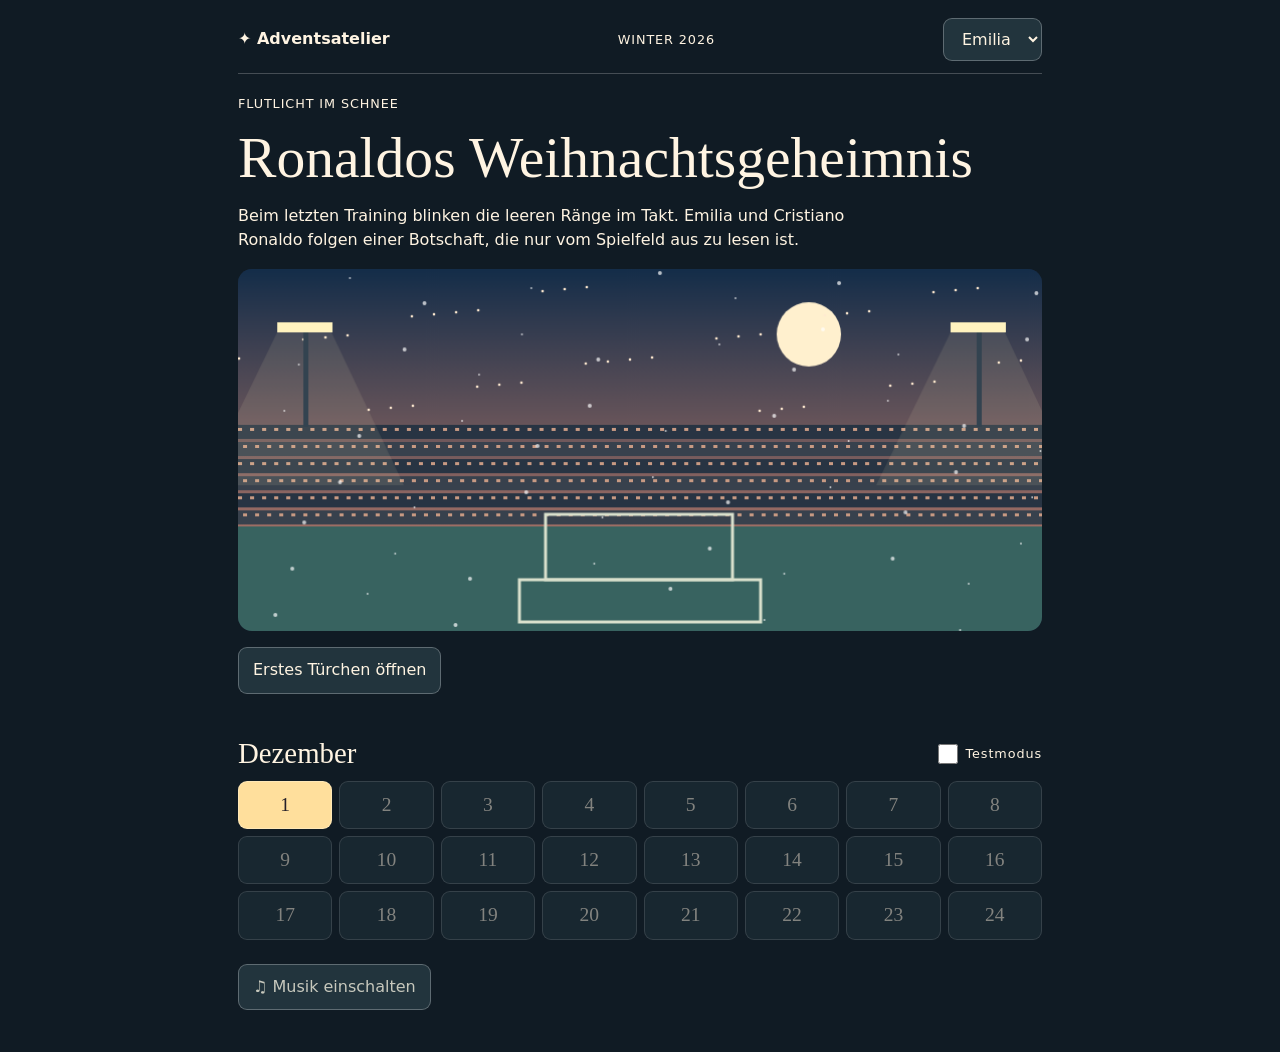
==== prototyp-2026/index.html @ 526fcfe8 "Separate Vorschau für Türchen eins" ====
<!doctype html><html lang="de"><meta charset="utf-8"><meta name="viewport" content="width=device-width,initial-scale=1"><title>Adventsatelier · Winter 2026</title><style>
*{box-sizing:border-box}body{margin:0;background:#101b24;color:#fff4e2;font:16px/1.55 system-ui,sans-serif}main{max-width:840px;margin:auto;padding:18px}header,nav,.row{display:flex;gap:10px;align-items:center;flex-wrap:wrap;justify-content:space-between}header{border-bottom:1px solid #ffffff38;padding-bottom:12px}small,label{font-size:.8rem;letter-spacing:.07em}select,button{font:inherit;color:inherit;background:#22343d;border:1px solid #ffffff45;border-radius:9px;padding:10px 14px;cursor:pointer}button:disabled{opacity:.48;cursor:default}button:focus-visible,select:focus-visible{outline:3px solid gold}button:hover:enabled{border-color:#ffdc8d}h1,h2{font:normal clamp(2rem,6vw,3.6rem)/1.04 Georgia;margin:12px 0}h2{font-size:1.8rem}p{max-width:65ch}canvas{display:block;width:100%;border-radius:14px;margin:16px 0;background:#18273a}.grid{display:grid;grid-template-columns:repeat(8,1fr);gap:7px}.grid button{padding:8px 1px;min-height:44px;font-family:Georgia;font-size:1.22rem}.active{background:#ffdf9c;color:#25202a}article{padding:17px 0}#actions{display:flex;gap:8px;flex-wrap:wrap}#scene{position:relative}#scene button{position:absolute;transform:translate(-50%,-50%);background:transparent;border:0;font-size:clamp(19px,4vw,32px);padding:0;min-width:44px;min-height:44px}.hint{outline:3px dashed gold}footer{margin:24px 0;color:#c7c8bd}input{width:20px;height:20px;vertical-align:middle}@media(max-width:550px){.grid{grid-template-columns:repeat(6,1fr)}main{padding:12px}select{max-width:100%}}
</style><main><header><b>✦ Adventsatelier</b><small>WINTER 2026</small><select id="world" aria-label="Kalender wählen"></select></header><article><small id="tag"></small><h1 id="title"></h1><p id="intro"></p><div id="scene"><canvas id="art" width="800" height="360" aria-label="Illustrierte Winterwelt"></canvas></div><div id="panel"></div><div id="actions"></div><p id="msg" role="status"></p></article><div class="row"><h2>Dezember</h2><label><input type="checkbox" id="test"> Testmodus</label></div><div class="grid" id="days"></div><footer><button id="music">♫ Musik einschalten</button> <span id="saved"></span></footer></main><script>
const worlds=[
['Emilia','Ronaldos Weihnachtsgeheimnis','FLUTLICHT IM SCHNEE','Beim letzten Training blinken die leeren Ränge im Takt. Emilia und Cristiano Ronaldo folgen einer Botschaft, die nur vom Spielfeld aus zu lesen ist.','Die siebte Lampe','Ronaldo stoppt den Ball. „Emilia, siehst du das auch?“ Hoch über Block sieben blinkt ein Licht. Neben der Eckfahne steckt ein Umschlag im Schnee.','Den Umschlag öffnen','Ronaldo ein Lichtzeichen geben','Im Umschlag steckt eine silberne Eintrittskarte mit deinem Namen.','Ronaldo winkt zurück. Oben lässt jemand einen gestreiften Schal fallen.','Die Karte passt in den Schlitz am Spielertunnel. Dahinter summt ein Radio.','Am Ende des Tunnels erkennt die Platzwartin den Schal. „Den suche ich seit Weihnachten!“'],
null,
null,
null,
null
];
const fixed=0;
const $=id=>document.getElementById(id),world=$('world'),dayGrid=$('days'),ctx=$('art').getContext('2d');let w=fixed??0,step=0,choice=0,playing=false,deadline=0,clock=0,found=[],hints=0,sequence=[],progress={},audio=null,musicTimer;
const now=new Date(),dateKey=now.getFullYear()*10000+(now.getMonth()+1)*100+now.getDate();$('test').checked=dateKey<20261201;
function save(){try{localStorage.setItem('advent26-v1-'+w,JSON.stringify(progress));$('saved').textContent='Lokal gespeichert'}catch{$('saved').textContent='Speicherung hier nicht verfügbar'}}
function act(label,fn){let b=document.createElement('button');b.textContent=label;b.onclick=fn;$('actions').append(b);return b}
function scene(){let c=ctx,t=Date.now()/2000,phase=dateKey>=20261220?3:dateKey>=20261213?2:dateKey>=20261206?1:0;let palettes=[['#142d49','#d68870'],['#292446','#d9a26c'],['#312450','#a998dc'],['#141820','#776331'],['#473441','#bf8966']];let [a,b]=palettes[w],g=c.createLinearGradient(0,0,0,360);g.addColorStop(0,a);g.addColorStop(1,b);c.fillStyle=g;c.fillRect(0,0,800,360);function rect(x,y,ww,h,color){c.fillStyle=color;c.fillRect(x,y,ww,h)}function poly(points,color){c.beginPath();points.forEach(([x,y],i)=>i?c.lineTo(x,y):c.moveTo(x,y));c.closePath();c.fillStyle=color;c.fill()}function circle(x,y,r,color){c.beginPath();c.arc(x,y,r,0,7);c.fillStyle=color;c.fill()}
circle(632-phase*64,65,32,'#fff0ce');for(let i=0;i<45;i++)circle(i*173%800,i*47%165,1.3,'#ffead1');
if(w===0||w===3){for(let i=0;i<6;i++){rect(0,155+i*17,800,14,i%2?'#38414d':'#283443');for(let j=0;j<72;j++)rect(j*12+(i%2)*5,158+i*17,4,3,w===3?'#e5bd47':'#c89a83')}poly([[0,256],[800,256],[800,360],[0,360]],w===3?'#55583c':'#386360');c.strokeStyle='#dae1cd';c.lineWidth=3;c.strokeRect(306,244,186,65);c.strokeRect(280,309,240,42);for(let x of [65,735]){rect(x,57,5,100,'#1e3044');rect(x-26,53,55,10,'#fff3bf');poly([[x-26,63],[x+28,63],[x+100,215],[x-100,215]],'#fff4ba18')}}
else if(w===4){rect(52,38,190,171,'#ddba89');rect(60,46,174,155,'#435974');for(let i=0;i<15;i++)circle(65+i*43%160,53+i*33%140,2,'#fff');rect(143,40,7,170,'#e3c99b');rect(54,128,184,7,'#e3c99b');for(let k=0;k<2;k++){for(let i=0;i<24;i++){let h=25+i*17%41;rect(300+18*i,105+89*k-h,13,h,['#80716e','#a96752','#6c8581','#ceab70'][i%4])}rect(290,105+89*k,465,9,'#573e38')}rect(0,243,800,117,'#846352');for(let i=0;i<17;i++){let x=i*59%780,y=257+i*29%89;rect(x,y,22,8,['#bc866d','#c4ad87','#6a8983'][i%3]);circle(x+10,y-5,5,'#68494a')}}
else {poly([[0,200],[120,97],[223,192],[398,91],[570,180],[694,110],[800,173],[800,360],[0,360]],'#514f69');for(let i=0;i<30;i++){let x=i*83%800,y=156+i*21%86;poly([[x,y-45],[x-20,y+22],[x+20,y+22]],'#374c52')}poly([[0,241],[240,224],[470,245],[800,212],[800,360],[0,360]],'#ddd7e0');for(let i=0;i<5;i++){let x=22+i*162,y=199+(i%2)*25;rect(x,y,92,60,'#785c64');poly([[x-9,y],[x+44,y-41],[x+101,y]],'#eedee2');rect(x+13,y+17,18,21,'#ffdc90');rect(x+60,y+17,16,21,'#ffdc90')}if(w===1){rect(0,319,800,5,'#675052');for(let i=0;i<3;i++){rect(220+i*100,264,96,44,'#384651');for(let j=0;j<4;j++)rect(228+i*100+j*22,272,15,15,'#ffd991');circle(238+i*100,312,9,'#433744');circle(298+i*100,312,9,'#433744')}}}
if(w!==4)for(let i=0;i<54;i++)circle((i*61+Math.sin(t+i)*7+800)%800,(i*71+t*12)%360,1+i%2,'#ffffffb0');}
setInterval(scene,matchMedia('(prefers-reduced-motion: reduce)').matches?60000:120);
function clear(){clearInterval(clock);playing=false;$('panel').replaceChildren();$('actions').replaceChildren();$('msg').textContent='';document.querySelectorAll('#scene button').forEach(b=>b.remove())}
function panel(title,body){let h=document.createElement('h2'),p=document.createElement('p');h.textContent=title;p.textContent=body;$('panel').append(h,p)}
function grid(){dayGrid.replaceChildren();for(let i=1;i<=24;i++){let b=document.createElement('button');b.textContent=i===1&&progress.done?'1 ✓':i;b.disabled=i!==1||(!$('test').checked&&dateKey<20261201);b.title=i===1?'Erstes Türchen':'Für die gemeinsame Ausarbeitung vorgesehen';if(i===1)b.className='active';b.onclick=start;dayGrid.append(b)}}
function home(){clear();let d=worlds[w];$('tag').textContent=d[2];$('title').textContent=d[1];$('intro').textContent=d[3];try{progress=JSON.parse(localStorage.getItem('advent26-v1-'+w))||{}}catch{progress={}}$('saved').textContent=progress.done?'1 von 24 geöffnet':'';scene();grid();if($('test').checked||dateKey>=20261201)act(progress.done?'Erstes Türchen erneut spielen':'Erstes Türchen öffnen',start)}
function start(){clear();let d=worlds[w];panel(d[4],d[5]);if(w===4)act('Suche starten · 60 Sekunden',hunt);else for(let i=0;i<2;i++)act(d[6+i],()=>{choice=i;clear();panel(d[4],d[8+i]);if(w===3)code();else act(['Zum Spielertunnel','Den ersten Halt ausrufen','Zum Dorfbrunnen'][w],()=>finish(d[10+i]))});$('panel').scrollIntoView({block:'center'})}
function finish(s){clear();progress={done:true,choice,ending:s};save();panel('Erste Seite im Winteralbum',s);grid();act('Zur Kalenderwelt',home)}
function code(){let keys=choice?['Mitte','Links','Rechts']:['Rechts','Mitte','Links'];sequence=[];$('msg').textContent='Funkfolge merken: '+keys.join(' → ');act('Funkfolge eingeben',()=>{$('actions').replaceChildren();$('msg').textContent='Tippe die drei Sektoren in der richtigen Reihenfolge.';for(let k of ['Links','Mitte','Rechts'])act(k,()=>{if(k!==keys[sequence.length]){sequence=[];$('msg').textContent='Funkstörung. Noch einmal: '+keys.join(' → ');return}sequence.push(k);$('msg').textContent=sequence.join(' → ');if(sequence.length===3)finish(worlds[w][10+choice])})})}
const objects=[['Schlüssel','🗝️',73,54],['Brief','✉️',27,82],['Taschenuhr','⌚',88,86],['Garn','🧶',9,74],['Kerze','🕯️',37,58],['Pinsel','🖌️',54,77],['Feder','🪶',60,28],['Brille','👓',35,28],['Tasse','☕',66,88]];
function hunt(){clear();playing=true;found=[];hints=0;deadline=Date.now()+60000;panel('Das verlassene Atelier','Finde Schlüssel, Brief und Taschenuhr im Bild.');function tick(){let left=Math.ceil((deadline-Date.now())/1000);if(left<=0){clear();panel('Die Atelieruhr schlägt','Du kannst die Suche noch einmal beginnen.');act('Erneut suchen',hunt);return false}$('msg').textContent=left+' s · '+found.length+'/3 gefunden · '+hints+' Hinweise';return true}objects.forEach(([name,icon,x,y],i)=>{let b=document.createElement('button');b.textContent=icon;b.setAttribute('aria-label',name);b.style.left=x+'%';b.style.top=y+'%';b.dataset.obj=i;$('scene').append(b);b.onclick=()=>{if(!playing||!tick()||i>2||found.includes(i))return;found.push(i);b.hidden=true;if(found.length===3){let points=Math.max(0,300+Math.ceil((deadline-Date.now())/1000)*5-hints*50);finish('Unter dem Brief liegt eine Eintrittskarte für zwei. Deine erste Albumseite ist komplett. '+points+' Punkte.')}else tick()}});act('Hinweis · −50 Punkte',()=>{if(!tick())return;let b=[...document.querySelectorAll('#scene button')].slice(0,3).find(b=>!b.hidden);if(!b.classList.contains('hint')){b.classList.add('hint');hints++}tick()});clock=setInterval(tick,250);tick();$('scene').scrollIntoView({block:'center'})}
worlds.forEach((d,i)=>{if(d&&(fixed===null||i===fixed))world.add(new Option(d[0],i))});world.onchange=()=>{w=Number(world.value);home()};$('test').onchange=home;
$('music').onclick=async()=>{if(audio){clearInterval(musicTimer);await audio.close();audio=null;$('music').textContent='♫ Musik einschalten';return}audio=new (window.AudioContext||window.webkitAudioContext)();await audio.resume();let n=0;function note(){let o=audio.createOscillator(),g=audio.createGain(),t=audio.currentTime;o.frequency.value=[392,494,587,494,440,523,659,523][n++%8];g.gain.setValueAtTime(.0001,t);g.gain.exponentialRampToValueAtTime(.045,t+.03);g.gain.exponentialRampToValueAtTime(.0001,t+.7);o.connect(g);g.connect(audio.destination);o.start();o.stop(t+.72)}note();musicTimer=setInterval(note,750);$('music').textContent='♫ Musik ausschalten'};home();
</script></html>
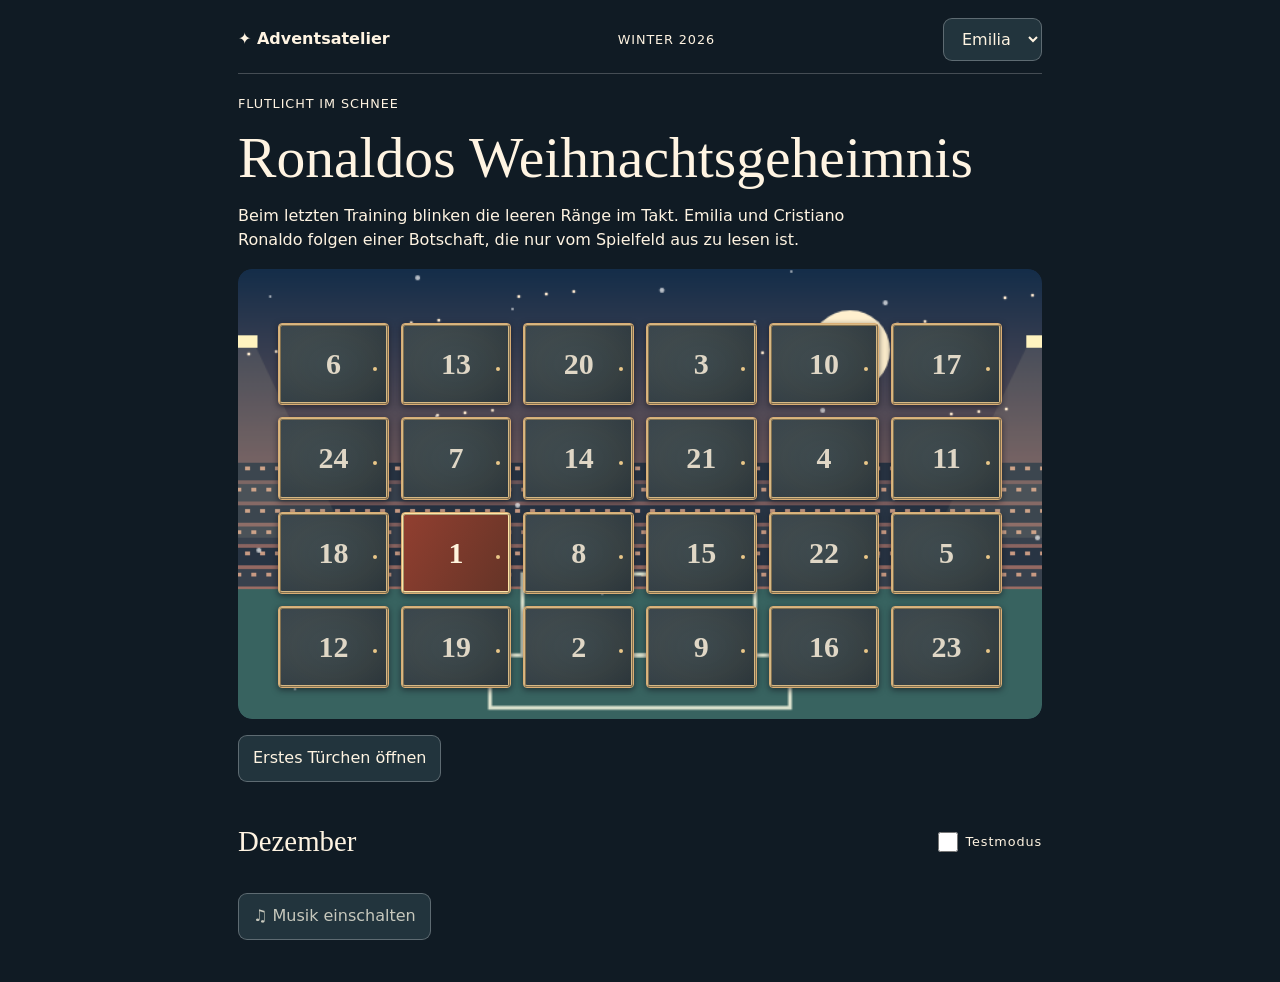
==== commit b9d53a92: "Türchen in der Winterwelt aufklappen und ins Kapitel zoomen" ====
--- a/prototyp-2026/index.html
+++ b/prototyp-2026/index.html
@@ -1,6 +1,22 @@
 <!doctype html><html lang="de"><meta charset="utf-8"><meta name="viewport" content="width=device-width,initial-scale=1"><title>Adventsatelier · Winter 2026</title><style>
 *{box-sizing:border-box}body{margin:0;background:#101b24;color:#fff4e2;font:16px/1.55 system-ui,sans-serif}main{max-width:840px;margin:auto;padding:18px}header,nav,.row{display:flex;gap:10px;align-items:center;flex-wrap:wrap;justify-content:space-between}header{border-bottom:1px solid #ffffff38;padding-bottom:12px}small,label{font-size:.8rem;letter-spacing:.07em}select,button{font:inherit;color:inherit;background:#22343d;border:1px solid #ffffff45;border-radius:9px;padding:10px 14px;cursor:pointer}button:disabled{opacity:.48;cursor:default}button:focus-visible,select:focus-visible{outline:3px solid gold}button:hover:enabled{border-color:#ffdc8d}h1,h2{font:normal clamp(2rem,6vw,3.6rem)/1.04 Georgia;margin:12px 0}h2{font-size:1.8rem}p{max-width:65ch}canvas{display:block;width:100%;border-radius:14px;margin:16px 0;background:#18273a}.grid{display:grid;grid-template-columns:repeat(8,1fr);gap:7px}.grid button{padding:8px 1px;min-height:44px;font-family:Georgia;font-size:1.22rem}.active{background:#ffdf9c;color:#25202a}article{padding:17px 0}#actions{display:flex;gap:8px;flex-wrap:wrap}#scene{position:relative}#scene button{position:absolute;transform:translate(-50%,-50%);background:transparent;border:0;font-size:clamp(19px,4vw,32px);padding:0;min-width:44px;min-height:44px}.hint{outline:3px dashed gold}footer{margin:24px 0;color:#c7c8bd}input{width:20px;height:20px;vertical-align:middle}@media(max-width:550px){.grid{grid-template-columns:repeat(6,1fr)}main{padding:12px}select{max-width:100%}}
-</style><main><header><b>✦ Adventsatelier</b><small>WINTER 2026</small><select id="world" aria-label="Kalender wählen"></select></header><article><small id="tag"></small><h1 id="title"></h1><p id="intro"></p><div id="scene"><canvas id="art" width="800" height="360" aria-label="Illustrierte Winterwelt"></canvas></div><div id="panel"></div><div id="actions"></div><p id="msg" role="status"></p></article><div class="row"><h2>Dezember</h2><label><input type="checkbox" id="test"> Testmodus</label></div><div class="grid" id="days"></div><footer><button id="music">♫ Musik einschalten</button> <span id="saved"></span></footer></main><script>
+
+#frame{overflow:hidden;border-radius:14px;margin:1rem 0;isolation:isolate}
+#stage{position:relative}
+#art{margin:0}
+body:not(.inside) #art{height:clamp(320px,56vw,450px);object-fit:cover}
+#days{position:absolute;inset:12% 5% 7%;display:grid;grid-template-columns:repeat(6,1fr);grid-template-rows:repeat(4,1fr);gap:clamp(5px,1vw,12px)}
+#days button{position:relative;background:radial-gradient(ellipse,#fff2ba,#e7aa56 55%,#684127);padding:0;overflow:visible;border:1px solid #d9ad74;border-radius:4px;box-shadow:0 2px 6px #10131d99;perspective:480px;color:#fff5de;opacity:1}
+#days .leaf{display:grid;place-items:center;position:absolute;inset:0;background:linear-gradient(130deg,#263e4bf2,#192732f2);border:2px ridge #d6b884;border-radius:3px;transform-origin:left center;backface-visibility:hidden;font:bold clamp(17px,3.7vw,30px) Georgia}
+#days button:disabled .leaf{color:#e0d7c6;background:linear-gradient(130deg,#364650ee,#26343cee)}
+#days .active .leaf{background:linear-gradient(120deg,#913f30,#653427);border-color:#ffe4a6}
+#days .leaf:after{content:'';position:absolute;right:8%;top:53%;width:4px;height:4px;border-radius:50%;background:#eac788}
+.inside #days,.inside #intro,.inside .row,body:not(.inside) #back{display:none}
+.inside #panel{animation:appear .35s ease-out}
+@keyframes appear{from{opacity:0;transform:translateY(8px)}to{opacity:1;transform:none}}
+@media(max-width:510px){#days{grid-template-columns:repeat(4,1fr);grid-template-rows:repeat(6,1fr);inset:8% 5% 5%}body:not(.inside) #art{height:370px}}
+@media(prefers-reduced-motion:reduce){.inside #panel{animation:none}}
+</style><main><header><b>✦ Adventsatelier</b><small>WINTER 2026</small><select id="world" aria-label="Kalender wählen"></select></header><article><small id="tag"></small><h1 id="title"></h1><p id="intro"></p><div id="frame"><div id="stage"><div id="scene"><canvas id="art" width="800" height="360" aria-label="Illustrierte Winterwelt"></canvas></div><div class="grid" id="days"></div></div></div><button id="back">Zurück zum Kalender</button><div id="panel" tabindex="-1"></div><div id="actions"></div><p id="msg" role="status"></p></article><div class="row"><h2>Dezember</h2><label><input type="checkbox" id="test"> Testmodus</label></div><footer><button id="music">♫ Musik einschalten</button> <span id="saved"></span></footer></main><script>
 const worlds=[
 ['Emilia','Ronaldos Weihnachtsgeheimnis','FLUTLICHT IM SCHNEE','Beim letzten Training blinken die leeren Ränge im Takt. Emilia und Cristiano Ronaldo folgen einer Botschaft, die nur vom Spielfeld aus zu lesen ist.','Die siebte Lampe','Ronaldo stoppt den Ball. „Emilia, siehst du das auch?“ Hoch über Block sieben blinkt ein Licht. Neben der Eckfahne steckt ein Umschlag im Schnee.','Den Umschlag öffnen','Ronaldo ein Lichtzeichen geben','Im Umschlag steckt eine silberne Eintrittskarte mit deinem Namen.','Ronaldo winkt zurück. Oben lässt jemand einen gestreiften Schal fallen.','Die Karte passt in den Schlitz am Spielertunnel. Dahinter summt ein Radio.','Am Ende des Tunnels erkennt die Platzwartin den Schal. „Den suche ich seit Weihnachten!“'],
 null,
@@ -22,8 +38,38 @@
 setInterval(scene,matchMedia('(prefers-reduced-motion: reduce)').matches?60000:120);
 function clear(){clearInterval(clock);playing=false;$('panel').replaceChildren();$('actions').replaceChildren();$('msg').textContent='';document.querySelectorAll('#scene button').forEach(b=>b.remove())}
 function panel(title,body){let h=document.createElement('h2'),p=document.createElement('p');h.textContent=title;p.textContent=body;$('panel').append(h,p)}
-function grid(){dayGrid.replaceChildren();for(let i=1;i<=24;i++){let b=document.createElement('button');b.textContent=i===1&&progress.done?'1 ✓':i;b.disabled=i!==1||(!$('test').checked&&dateKey<20261201);b.title=i===1?'Erstes Türchen':'Für die gemeinsame Ausarbeitung vorgesehen';if(i===1)b.className='active';b.onclick=start;dayGrid.append(b)}}
-function home(){clear();let d=worlds[w];$('tag').textContent=d[2];$('title').textContent=d[1];$('intro').textContent=d[3];try{progress=JSON.parse(localStorage.getItem('advent26-v1-'+w))||{}}catch{progress={}}$('saved').textContent=progress.done?'1 von 24 geöffnet':'';scene();grid();if($('test').checked||dateKey>=20261201)act(progress.done?'Erstes Türchen erneut spielen':'Erstes Türchen öffnen',start)}
+
+let opening=false;
+async function openDoor(){
+  if(opening||document.body.classList.contains('inside'))return;
+  const door=dayGrid.querySelector('.active');
+  if(!door||door.disabled)return;
+  opening=true;
+  const stage=$('stage'), leaf=door.querySelector('.leaf');
+  const view=stage.getBoundingClientRect(), slot=door.getBoundingClientRect();
+  const x=slot.left-view.left+slot.width/2, y=slot.top-view.top+slot.height/2;
+  const animations=[];
+  try{
+    if(!matchMedia('(prefers-reduced-motion: reduce)').matches && leaf.animate){
+      stage.style.transformOrigin=x+'px '+y+'px';
+      animations.push(leaf.animate([{transform:'rotateY(0deg)'},{transform:'rotateY(-109deg)'}],
+        {duration:700,easing:'ease-in-out',fill:'forwards'}));
+      animations.push(stage.animate([{transform:'none',opacity:1,offset:0},{transform:'none',opacity:1,offset:.28},{transform:'translate('+(view.width/2-x)+'px,'+(view.height/2-y)+'px) scale('+Math.max(view.width/slot.width,view.height/slot.height)+')',opacity:.15}],
+        {duration:1250,easing:'ease-in-out',fill:'forwards'}));
+      await Promise.all(animations.map(a=>a.finished));
+    }
+  }finally{
+    animations.forEach(a=>a.cancel());
+    opening=false;
+  }
+  document.body.classList.add('inside');
+  start();
+  $('panel').focus({preventScroll:true});
+}
+$('back').onclick=home;
+
+function grid(){dayGrid.replaceChildren();for(let i=1;i<=24;i++){let b=document.createElement('button');b.textContent=i===1&&progress.done?'1 ✓':i;b.disabled=i!==1||(!$('test').checked&&dateKey<20261201);b.title=i===1?'Erstes Türchen':'Für die gemeinsame Ausarbeitung vorgesehen';if(i===1)b.className='active';const leaf=document.createElement('span');leaf.className='leaf';leaf.textContent=b.textContent;b.replaceChildren(leaf);b.setAttribute('aria-label','Türchen '+i);b.style.order=(i*7+new Date().getDate()*5)%24;b.onclick=openDoor;dayGrid.append(b)}}
+function home(){document.body.classList.remove('inside');clear();let d=worlds[w];$('tag').textContent=d[2];$('title').textContent=d[1];$('intro').textContent=d[3];try{progress=JSON.parse(localStorage.getItem('advent26-v1-'+w))||{}}catch{progress={}}$('saved').textContent=progress.done?'1 von 24 geöffnet':'';scene();grid();if($('test').checked||dateKey>=20261201)act(progress.done?'Erstes Türchen erneut spielen':'Erstes Türchen öffnen',openDoor)}
 function start(){clear();let d=worlds[w];panel(d[4],d[5]);if(w===4)act('Suche starten · 60 Sekunden',hunt);else for(let i=0;i<2;i++)act(d[6+i],()=>{choice=i;clear();panel(d[4],d[8+i]);if(w===3)code();else act(['Zum Spielertunnel','Den ersten Halt ausrufen','Zum Dorfbrunnen'][w],()=>finish(d[10+i]))});$('panel').scrollIntoView({block:'center'})}
 function finish(s){clear();progress={done:true,choice,ending:s};save();panel('Erste Seite im Winteralbum',s);grid();act('Zur Kalenderwelt',home)}
 function code(){let keys=choice?['Mitte','Links','Rechts']:['Rechts','Mitte','Links'];sequence=[];$('msg').textContent='Funkfolge merken: '+keys.join(' → ');act('Funkfolge eingeben',()=>{$('actions').replaceChildren();$('msg').textContent='Tippe die drei Sektoren in der richtigen Reihenfolge.';for(let k of ['Links','Mitte','Rechts'])act(k,()=>{if(k!==keys[sequence.length]){sequence=[];$('msg').textContent='Funkstörung. Noch einmal: '+keys.join(' → ');return}sequence.push(k);$('msg').textContent=sequence.join(' → ');if(sequence.length===3)finish(worlds[w][10+choice])})})}
